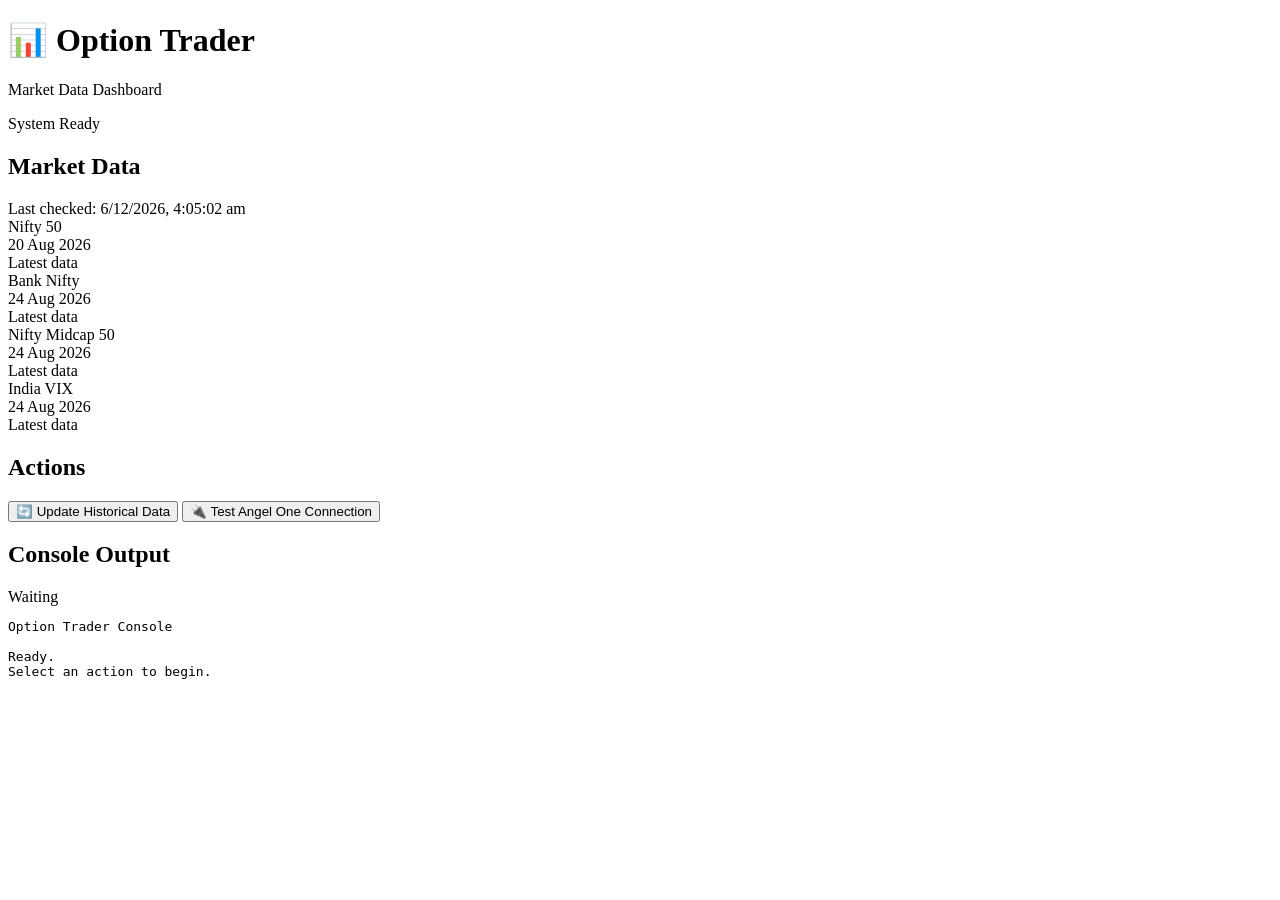
==== index.html @ a7bb2486 "Create index.html" ====
<!DOCTYPE html>
<html lang="en">

<head>

    <meta charset="UTF-8">

    <meta
        name="viewport"
        content="width=device-width, initial-scale=1.0"
    >

    <title>Option Trader Dashboard</title>

    <link
        rel="stylesheet"
        href="style.css"
    >

</head>


<body>

<div class="container">


    <!-- HEADER -->

    <header>

        <div>

            <h1>
                📊 Option Trader
            </h1>

            <p>
                Market Data Dashboard
            </p>

        </div>


        <div class="status">

            <span
                class="status-dot"
            ></span>

            <span id="systemStatus">
                System Ready
            </span>

        </div>

    </header>


    <!-- MARKET DATA -->

    <section>

        <div class="section-header">

            <h2>
                Market Data
            </h2>

            <span
                class="last-update"
                id="lastChecked"
            >
                Last checked: —
            </span>

        </div>


        <div class="cards">


            <div class="card">

                <div class="card-title">
                    Nifty 50
                </div>

                <div
                    class="date"
                    id="nifty50Date"
                >
                    —
                </div>

                <div class="label">
                    Latest data
                </div>

            </div>


            <div class="card">

                <div class="card-title">
                    Bank Nifty
                </div>

                <div
                    class="date"
                    id="bankNiftyDate"
                >
                    —
                </div>

                <div class="label">
                    Latest data
                </div>

            </div>


            <div class="card">

                <div class="card-title">
                    Nifty Midcap 50
                </div>

                <div
                    class="date"
                    id="midcapDate"
                >
                    —
                </div>

                <div class="label">
                    Latest data
                </div>

            </div>


            <div class="card">

                <div class="card-title">
                    India VIX
                </div>

                <div
                    class="date"
                    id="vixDate"
                >
                    —
                </div>

                <div class="label">
                    Latest data
                </div>

            </div>


        </div>

    </section>


    <!-- ACTIONS -->

    <section>

        <h2>
            Actions
        </h2>


        <div class="actions">

            <button
                id="updateDataBtn"
                class="primary-btn"
            >
                🔄 Update Historical Data
            </button>


            <button
                id="testConnectionBtn"
                class="secondary-btn"
            >
                🔌 Test Angel One Connection
            </button>

        </div>

    </section>


    <!-- CONSOLE -->

    <section>

        <div class="section-header">

            <h2>
                Console Output
            </h2>


            <span
                class="console-status"
                id="consoleStatus"
            >
                Waiting
            </span>

        </div>


        <div class="console-card">

            <pre id="consoleOutput">Option Trader Console

Ready.
Select an action to begin.</pre>

        </div>

    </section>


</div>


<script src="app.js"></script>

</body>

</html>
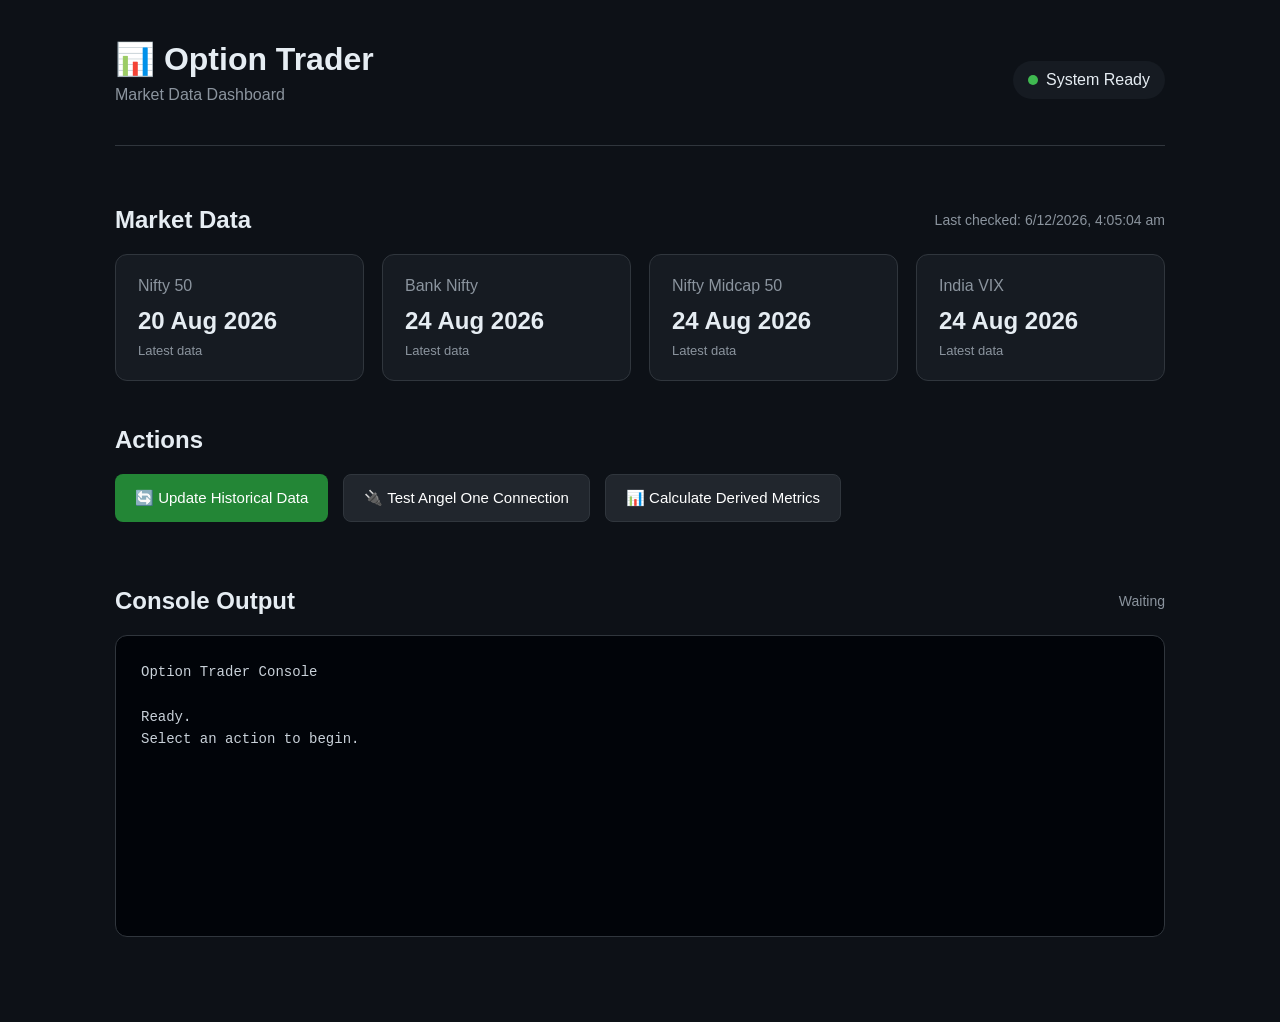
==== commit 378fc7d0: "Update index.html" ====
--- a/index.html
+++ b/index.html
@@ -191,6 +191,13 @@
                 🔌 Test Angel One Connection
             </button>
 
+            <button
+                id="calculateMetricsBtn"
+                class="secondary-btn"
+            >
+                📊 Calculate Derived Metrics
+            </button>
+
         </div>
 
     </section>
--- a/style.css
+++ b/style.css
@@ -0,0 +1,394 @@
+* {
+    box-sizing: border-box;
+}
+
+
+body {
+
+    margin: 0;
+
+    font-family:
+        Arial,
+        sans-serif;
+
+    background: #0d1117;
+
+    color: #e6edf3;
+
+}
+
+
+.container {
+
+    max-width: 1100px;
+
+    margin: auto;
+
+    padding:
+        40px
+        25px;
+
+}
+
+
+/* HEADER */
+
+header {
+
+    display: flex;
+
+    justify-content:
+        space-between;
+
+    align-items:
+        center;
+
+    border-bottom:
+        1px solid #30363d;
+
+    padding-bottom:
+        25px;
+
+    margin-bottom:
+        40px;
+
+}
+
+
+h1 {
+
+    margin: 0;
+
+    font-size: 32px;
+
+}
+
+
+header p {
+
+    margin-top: 8px;
+
+    color: #8b949e;
+
+}
+
+
+.status {
+
+    display: flex;
+
+    align-items: center;
+
+    gap: 8px;
+
+    background: #161b22;
+
+    padding:
+        10px
+        15px;
+
+    border-radius:
+        20px;
+
+}
+
+
+.status-dot {
+
+    width: 10px;
+
+    height: 10px;
+
+    background: #3fb950;
+
+    border-radius: 50%;
+
+}
+
+
+/* SECTIONS */
+
+section {
+
+    margin-bottom:
+        45px;
+
+}
+
+
+h2 {
+
+    margin-bottom:
+        20px;
+
+}
+
+
+.section-header {
+
+    display: flex;
+
+    justify-content:
+        space-between;
+
+    align-items:
+        center;
+
+    gap: 20px;
+
+}
+
+
+.last-update {
+
+    color: #8b949e;
+
+    font-size: 14px;
+
+}
+
+
+/* DATA CARDS */
+
+.cards {
+
+    display: grid;
+
+    grid-template-columns:
+        repeat(
+            auto-fit,
+            minmax(220px, 1fr)
+        );
+
+    gap: 18px;
+
+}
+
+
+.card {
+
+    background: #161b22;
+
+    border:
+        1px solid #30363d;
+
+    border-radius:
+        12px;
+
+    padding: 22px;
+
+}
+
+
+.card-title {
+
+    color: #8b949e;
+
+    margin-bottom: 12px;
+
+}
+
+
+.date {
+
+    font-size: 24px;
+
+    font-weight: bold;
+
+}
+
+
+.label {
+
+    margin-top: 8px;
+
+    font-size: 13px;
+
+    color: #8b949e;
+
+}
+
+
+/* BUTTONS */
+
+.actions {
+
+    display: flex;
+
+    gap: 15px;
+
+    flex-wrap: wrap;
+
+}
+
+
+button {
+
+    border: none;
+
+    border-radius: 8px;
+
+    padding:
+        14px
+        20px;
+
+    font-size: 15px;
+
+    cursor: pointer;
+
+    transition: 0.2s;
+
+}
+
+
+button:hover:not(:disabled) {
+
+    transform:
+        translateY(-2px);
+
+}
+
+
+button:disabled {
+
+    opacity: 0.6;
+
+    cursor:
+        not-allowed;
+
+}
+
+
+.primary-btn {
+
+    background: #238636;
+
+    color: white;
+
+}
+
+
+.secondary-btn {
+
+    background: #21262d;
+
+    border:
+        1px solid #30363d;
+
+    color: white;
+
+}
+
+
+/* CONSOLE */
+
+.console-status {
+
+    color: #8b949e;
+
+    font-size: 14px;
+
+}
+
+
+.console-card {
+
+    background: #010409;
+
+    border:
+        1px solid #30363d;
+
+    border-radius:
+        12px;
+
+    overflow: hidden;
+
+}
+
+
+#consoleOutput {
+
+    margin: 0;
+
+    padding: 25px;
+
+    min-height: 300px;
+
+    max-height: 600px;
+
+    overflow-y: auto;
+
+    white-space:
+        pre-wrap;
+
+    word-break:
+        break-word;
+
+    font-family:
+        "SFMono-Regular",
+        Consolas,
+        "Liberation Mono",
+        monospace;
+
+    font-size: 14px;
+
+    line-height: 1.6;
+
+    color: #c9d1d9;
+
+}
+
+
+/* MOBILE */
+
+@media (max-width: 600px) {
+
+    .container {
+
+        padding:
+            25px
+            15px;
+
+    }
+
+
+    header {
+
+        align-items:
+            flex-start;
+
+        flex-direction:
+            column;
+
+        gap: 15px;
+
+    }
+
+
+    h1 {
+
+        font-size: 26px;
+
+    }
+
+
+    .section-header {
+
+        align-items:
+            flex-start;
+
+        flex-direction:
+            column;
+
+        gap: 5px;
+
+    }
+
+
+    button {
+
+        width: 100%;
+
+    }
+
+}
